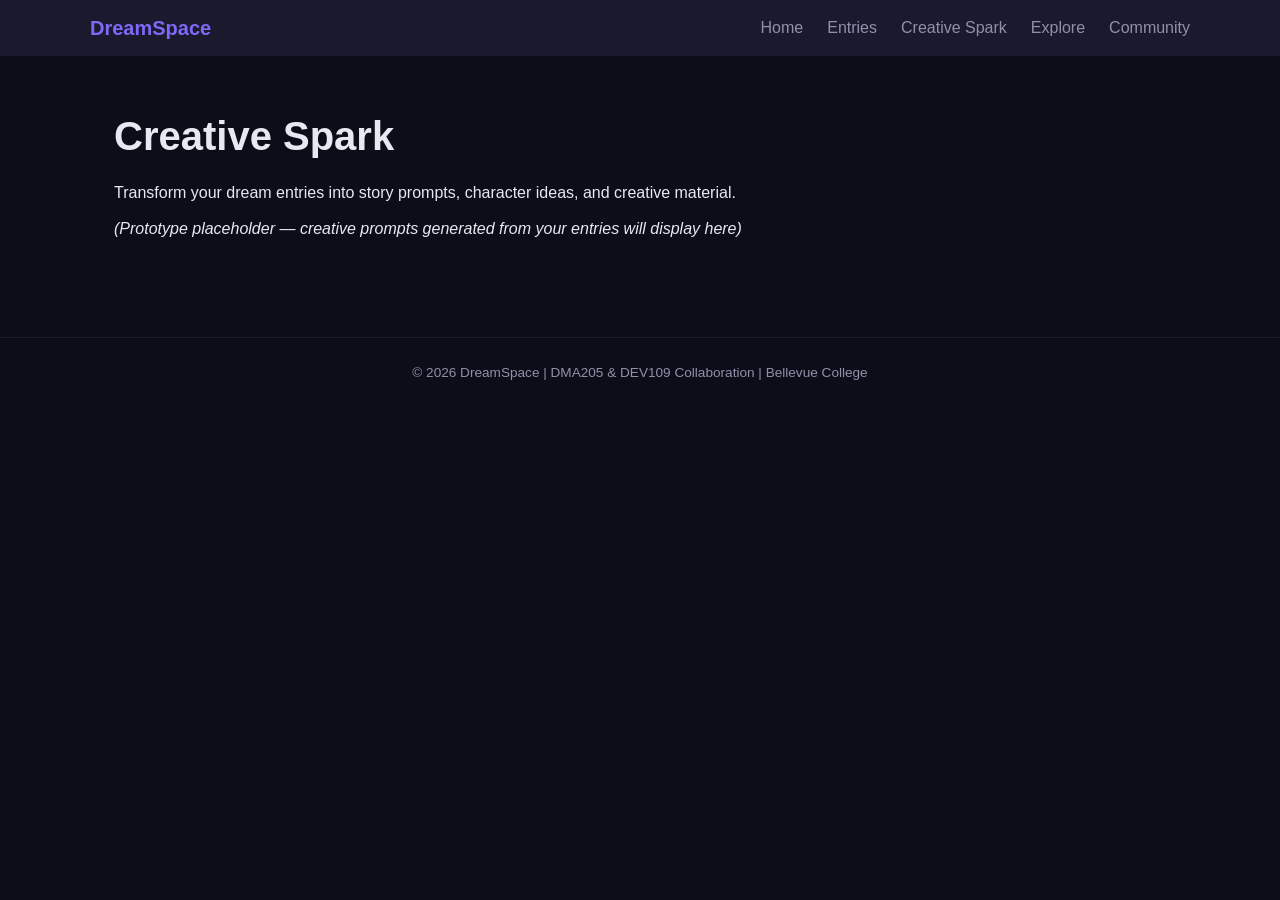
==== html/creative.html @ 84c824a6 "feat: initial prototype — file structure, HTML pages, and CSS" ====
<!DOCTYPE html>
<html lang="en">
<head>
  <meta charset="UTF-8">
  <meta name="viewport" content="width=device-width, initial-scale=1.0">
  <meta http-equiv="X-UA-Compatible" content="IE=edge">
  <meta name="description" content="DreamSpace Creative Spark — turn your dreams into story prompts and creative material.">
  <meta name="keywords" content="creative writing, dream prompts, story ideas, DreamSpace">
  <meta name="author" content="DMA205 Design Team | DEV109 Team 2">
  <meta name="robots" content="index, follow">
  <title>Creative Spark | DreamSpace</title>
  <link rel="stylesheet" href="../css/styles.css">
</head>
<body>
  <header>
    <nav>
      <a href="../index.html" class="logo">DreamSpace</a>
      <ul>
        <li><a href="../index.html">Home</a></li>
        <li><a href="entries.html">Entries</a></li>
        <li><a href="creative.html">Creative Spark</a></li>
        <li><a href="explore.html">Explore</a></li>
        <li><a href="social.html">Community</a></li>
      </ul>
    </nav>
  </header>

  <main>
    <section>
      <h1>Creative Spark</h1>
      <p>Transform your dream entries into story prompts, character ideas, and creative material.</p>
      <p><em>(Prototype placeholder — creative prompts generated from your entries will display here)</em></p>
    </section>
  </main>

  <footer>
    <p>&copy; 2026 DreamSpace | DMA205 &amp; DEV109 Collaboration | Bellevue College</p>
  </footer>
</body>
</html>
---- css/styles.css ----
/* DreamSpace Global Styles */

* {
  box-sizing: border-box;
  margin: 0;
  padding: 0;
}

body {
  background-color: #0d0d1a;
  color: #e8e8f0;
  font-family: 'Segoe UI', Arial, sans-serif;
  line-height: 1.6;
}

header {
  background-color: #1a1a2e;
  padding: 12px 24px;
}

nav {
  display: flex;
  align-items: center;
  gap: 24px;
  max-width: 1100px;
  margin: 0 auto;
}

.logo {
  font-size: 1.25rem;
  font-weight: bold;
  color: #7c6af7;
  text-decoration: none;
  margin-right: auto;
}

nav ul {
  list-style: none;
  display: flex;
  gap: 24px;
}

nav a {
  color: #9090aa;
  text-decoration: none;
}

nav a:hover {
  color: #7c6af7;
}

main {
  max-width: 1100px;
  margin: 0 auto;
  padding: 48px 24px;
}

section {
  margin-bottom: 48px;
}

h1 {
  font-size: 2.5rem;
  margin-bottom: 12px;
}

h2 {
  font-size: 1.5rem;
  margin-bottom: 12px;
}

p {
  margin-bottom: 10px;
}

ul {
  margin-left: 20px;
}

.btn {
  display: inline-block;
  background-color: #7c6af7;
  color: #ffffff;
  padding: 10px 20px;
  border-radius: 6px;
  text-decoration: none;
  font-weight: bold;
  margin-top: 12px;
}

.btn:hover {
  opacity: 0.85;
}

footer {
  text-align: center;
  padding: 24px;
  color: #9090aa;
  font-size: 0.85rem;
  border-top: 1px solid #1a1a2e;
}
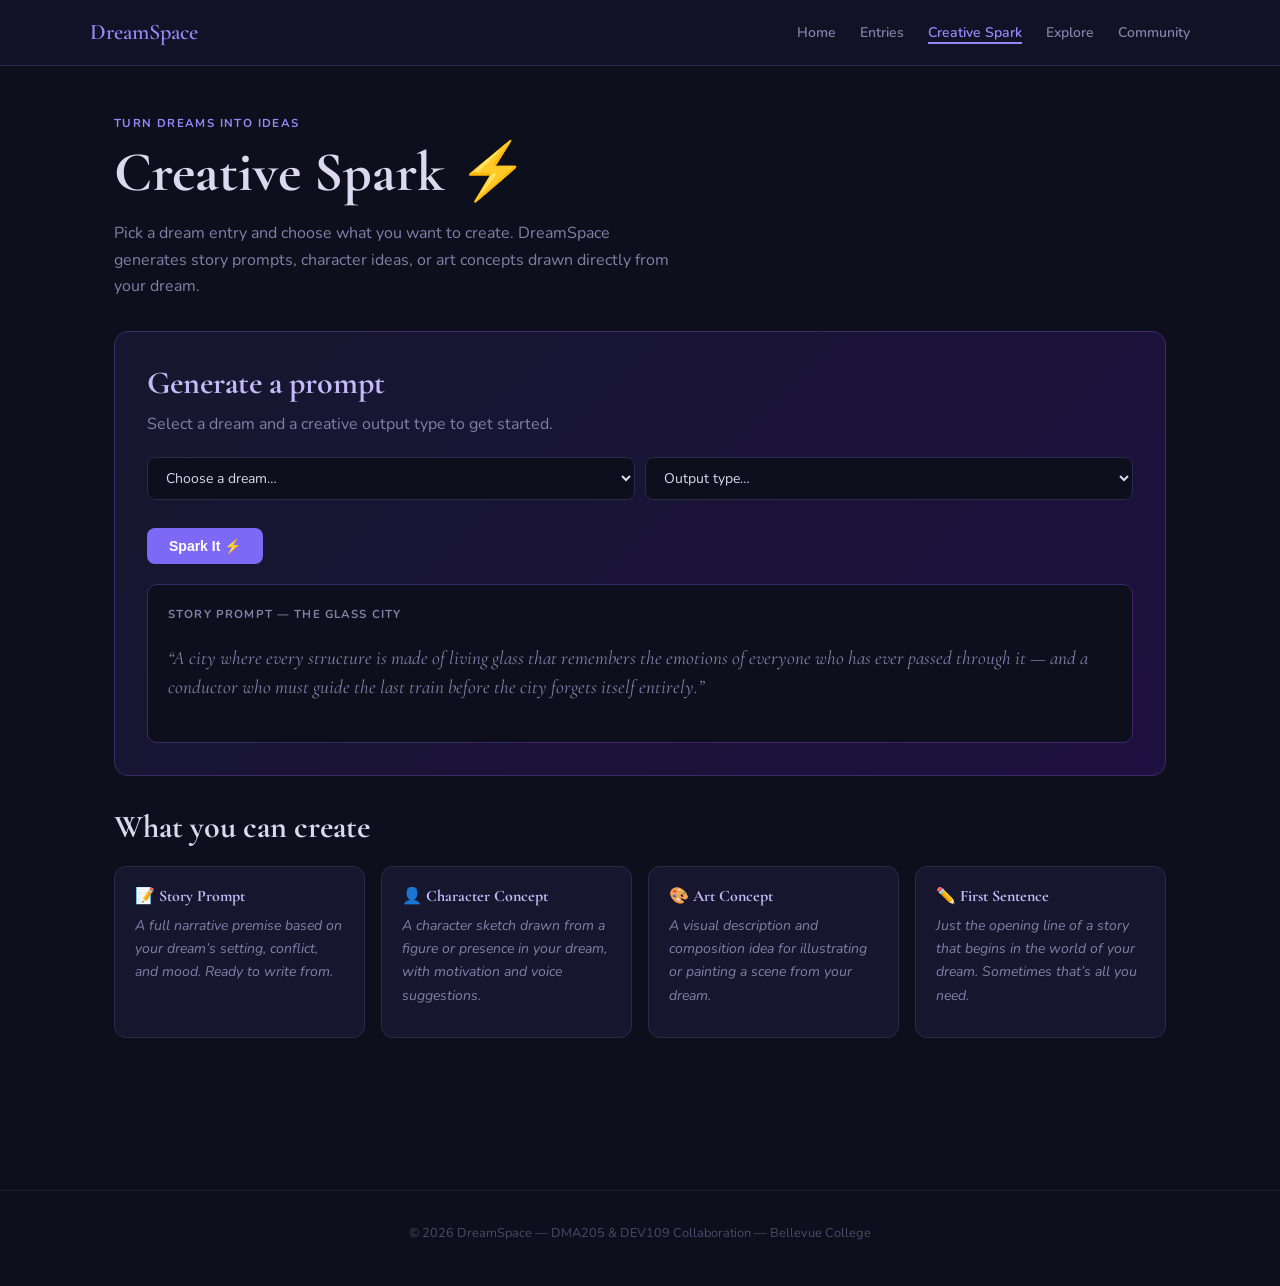
==== commit de1d61b1: "Week 2 Updates" ====
--- a/html/creative.html
+++ b/html/creative.html
@@ -4,12 +4,76 @@
   <meta charset="UTF-8">
   <meta name="viewport" content="width=device-width, initial-scale=1.0">
   <meta http-equiv="X-UA-Compatible" content="IE=edge">
-  <meta name="description" content="DreamSpace Creative Spark — turn your dreams into story prompts and creative material.">
-  <meta name="keywords" content="creative writing, dream prompts, story ideas, DreamSpace">
-  <meta name="author" content="DMA205 Design Team | DEV109 Team 2">
-  <meta name="robots" content="index, follow">
+  <meta name="description" content="DreamSpace Creative Spark — turn your dreams into story prompts, art ideas, and creative projects.">
+  <meta name="keywords" content="creative spark, dream prompts, dream art, dream story, DreamSpace">
+  <meta name="author" content="Maggie Chao, Sara | DMA205 &amp; DEV109 Team 2">
+  <meta name="robots" content="noindex, follow">
+  <meta property="og:title" content="Creative Spark | DreamSpace">
+  <meta property="og:description" content="Turn your dreams into creative prompts and ideas.">
+  <meta property="og:type" content="website">
   <title>Creative Spark | DreamSpace</title>
+  <link rel="preconnect" href="https://fonts.googleapis.com">
+  <link rel="preconnect" href="https://fonts.gstatic.com" crossorigin>
   <link rel="stylesheet" href="../css/styles.css">
+  <style>
+    .spark-box {
+      background: linear-gradient(135deg, #16172e 0%, #1e1040 100%);
+      border: 1px solid #3a2a6a;
+      border-radius: 14px;
+      padding: 32px;
+      margin-bottom: 32px;
+    }
+    .spark-box h2 { color: #c5baf7; margin-bottom: 8px; }
+    .spark-box p { color: #8080a8; margin-bottom: 20px; }
+    .select-group { display: flex; gap: 10px; flex-wrap: wrap; margin-bottom: 16px; }
+    .dream-select {
+      background: #0e0f1c;
+      border: 1px solid #2a2a4a;
+      border-radius: 8px;
+      padding: 10px 14px;
+      color: #dcd8f0;
+      font-family: 'Nunito', sans-serif;
+      font-size: 0.875rem;
+      flex: 1;
+      min-width: 160px;
+    }
+    .dream-select:focus { outline: none; border-color: #7c6af7; }
+    .prompt-card {
+      background: #0e0f1c;
+      border: 1px solid #3a2a6a;
+      border-radius: 10px;
+      padding: 20px;
+      margin-top: 20px;
+    }
+    .prompt-label {
+      font-size: 0.72rem;
+      font-weight: 700;
+      text-transform: uppercase;
+      letter-spacing: 0.1em;
+      color: #9a86f7;
+      margin-bottom: 8px;
+    }
+    .prompt-text {
+      font-family: 'Cormorant Garamond', Georgia, serif;
+      font-size: 1.2rem;
+      color: #e8e0ff;
+      line-height: 1.5;
+      font-style: italic;
+    }
+    .output-grid {
+      display: grid;
+      grid-template-columns: repeat(auto-fit, minmax(240px, 1fr));
+      gap: 16px;
+    }
+    .output-card {
+      background: #16172e;
+      border: 1px solid #2a2a4a;
+      border-radius: 12px;
+      padding: 20px;
+    }
+    .output-card h3 { color: #c5baf7; font-size: 1rem; margin-bottom: 8px; }
+    .output-card p { color: #8080a8; font-size: 0.875rem; font-style: italic; }
+  </style>
 </head>
 <body>
   <header>
@@ -18,7 +82,7 @@
       <ul>
         <li><a href="../index.html">Home</a></li>
         <li><a href="entries.html">Entries</a></li>
-        <li><a href="creative.html">Creative Spark</a></li>
+        <li><a href="creative.html" class="active">Creative Spark</a></li>
         <li><a href="explore.html">Explore</a></li>
         <li><a href="social.html">Community</a></li>
       </ul>
@@ -26,15 +90,76 @@
   </header>
 
   <main>
-    <section>
-      <h1>Creative Spark</h1>
-      <p>Transform your dream entries into story prompts, character ideas, and creative material.</p>
-      <p><em>(Prototype placeholder — creative prompts generated from your entries will display here)</em></p>
+    <section aria-labelledby="spark-heading">
+      <p class="section-label">Turn dreams into ideas</p>
+      <h1 id="spark-heading">Creative Spark &#9889;</h1>
+      <p style="color: #8080a8; max-width: 560px; margin-bottom: 32px;">
+        Pick a dream entry and choose what you want to create. DreamSpace generates
+        story prompts, character ideas, or art concepts drawn directly from your dream.
+      </p>
+
+      <!-- Spark tool -->
+      <div class="spark-box">
+        <h2>Generate a prompt</h2>
+        <p>Select a dream and a creative output type to get started.</p>
+        <form action="#" method="get">
+          <div class="select-group">
+            <label for="select-dream" style="display: none;">Select a dream</label>
+            <select class="dream-select" id="select-dream" name="dream" aria-label="Select a dream entry">
+              <option value="">Choose a dream&hellip;</option>
+              <option>The Glass City (Jun 19)</option>
+              <option>Lost in the Library (Jun 18)</option>
+              <option>The Blue Shore (Jun 16)</option>
+              <option>The Old House (Jun 14)</option>
+            </select>
+            <label for="select-output" style="display: none;">Select output type</label>
+            <select class="dream-select" id="select-output" name="output_type" aria-label="Select output type">
+              <option value="">Output type&hellip;</option>
+              <option>Story prompt</option>
+              <option>Character concept</option>
+              <option>Art concept</option>
+              <option>First sentence</option>
+            </select>
+          </div>
+          <button type="submit" class="btn">Spark It &#9889;</button>
+        </form>
+
+        <!-- Sample output -->
+        <div class="prompt-card" role="region" aria-label="Generated prompt sample">
+          <p class="prompt-label">Story Prompt &mdash; The Glass City</p>
+          <p class="prompt-text">
+            &ldquo;A city where every structure is made of living glass that remembers
+            the emotions of everyone who has ever passed through it &mdash; and a
+            conductor who must guide the last train before the city forgets itself entirely.&rdquo;
+          </p>
+        </div>
+      </div>
+
+      <!-- Output type examples -->
+      <h2 style="margin-bottom: 20px;">What you can create</h2>
+      <div class="output-grid">
+        <div class="output-card">
+          <h3>&#128221; Story Prompt</h3>
+          <p>A full narrative premise based on your dream&rsquo;s setting, conflict, and mood. Ready to write from.</p>
+        </div>
+        <div class="output-card">
+          <h3>&#128100; Character Concept</h3>
+          <p>A character sketch drawn from a figure or presence in your dream, with motivation and voice suggestions.</p>
+        </div>
+        <div class="output-card">
+          <h3>&#127912; Art Concept</h3>
+          <p>A visual description and composition idea for illustrating or painting a scene from your dream.</p>
+        </div>
+        <div class="output-card">
+          <h3>&#9999;&#65039; First Sentence</h3>
+          <p>Just the opening line of a story that begins in the world of your dream. Sometimes that&rsquo;s all you need.</p>
+        </div>
+      </div>
     </section>
   </main>
 
   <footer>
-    <p>&copy; 2026 DreamSpace | DMA205 &amp; DEV109 Collaboration | Bellevue College</p>
+    <p>&copy; 2026 DreamSpace &mdash; DMA205 &amp; DEV109 Collaboration &mdash; Bellevue College</p>
   </footer>
 </body>
 </html>
--- a/css/styles.css
+++ b/css/styles.css
@@ -1,5 +1,12 @@
-/* DreamSpace Global Styles */
-
+/* DreamSpace — Styles */
+
+@import url('https://fonts.googleapis.com/css2?family=Cormorant+Garamond:ital,wght@0,400;0,600;1,400&family=Nunito:wght@400;600&display=swap');
+
+:root {
+  --accent: #7c6af7;
+}
+
+/* reset */
 * {
   box-sizing: border-box;
   margin: 0;
@@ -7,15 +14,74 @@
 }
 
 body {
-  background-color: #0d0d1a;
-  color: #e8e8f0;
-  font-family: 'Segoe UI', Arial, sans-serif;
-  line-height: 1.6;
-}
-
+  background-color: #0e0f1c;
+  color: #dcd8f0;
+  font-family: 'Nunito', 'Segoe UI', Arial, sans-serif;
+  line-height: 1.65;
+}
+
+img {
+  max-width: 100%;
+  height: auto;
+  display: block;
+}
+
+a {
+  color: inherit;
+  text-decoration: none;
+}
+
+ul {
+  list-style: none;
+}
+
+/* typography */
+h1, h2, h3 {
+  font-family: 'Cormorant Garamond', Georgia, serif;
+  line-height: 1.2;
+}
+
+h1 { font-size: clamp(2rem, 5vw, 3.5rem); margin-bottom: 14px; }
+h2 { font-size: clamp(1.4rem, 3vw, 2rem); margin-bottom: 12px; }
+h3 { font-size: 1.2rem; margin-bottom: 8px; }
+
+p { margin-bottom: 10px; }
+
+/* layout */
+.container {
+  max-width: 1100px;
+  margin: 0 auto;
+  padding: 0 24px;
+}
+
+main {
+  max-width: 1100px;
+  margin: 0 auto;
+  padding: 48px 24px;
+}
+
+section {
+  margin-bottom: 56px;
+}
+
+/* section label */
+.section-label {
+  font-size: 0.72rem;
+  font-weight: 700;
+  text-transform: uppercase;
+  letter-spacing: 0.12em;
+  color: #9a86f7;
+  margin-bottom: 6px;
+}
+
+/* nav */
 header {
-  background-color: #1a1a2e;
-  padding: 12px 24px;
+  background-color: rgba(20, 20, 40, 0.95);
+  border-bottom: 1px solid #2a2a4a;
+  padding: 14px 24px;
+  position: sticky;
+  top: 0;
+  z-index: 100;
 }
 
 nav {
@@ -27,9 +93,10 @@
 }
 
 .logo {
-  font-size: 1.25rem;
-  font-weight: bold;
-  color: #7c6af7;
+  font-family: 'Cormorant Garamond', Georgia, serif;
+  font-size: 1.4rem;
+  font-weight: 600;
+  color: #9a86f7;
   text-decoration: none;
   margin-right: auto;
 }
@@ -41,61 +108,100 @@
 }
 
 nav a {
-  color: #9090aa;
-  text-decoration: none;
-}
-
-nav a:hover {
-  color: #7c6af7;
-}
-
-main {
-  max-width: 1100px;
-  margin: 0 auto;
-  padding: 48px 24px;
-}
-
-section {
-  margin-bottom: 48px;
-}
-
-h1 {
-  font-size: 2.5rem;
-  margin-bottom: 12px;
-}
-
-h2 {
-  font-size: 1.5rem;
-  margin-bottom: 12px;
-}
-
-p {
-  margin-bottom: 10px;
-}
-
-ul {
-  margin-left: 20px;
-}
-
+  color: #8080a8;
+  text-decoration: none;
+  font-size: 0.875rem;
+  font-weight: 600;
+  transition: color 0.15s;
+}
+
+nav a:hover  { color: #9a86f7; }
+nav a.active { color: #9a86f7; border-bottom: 2px solid #9a86f7; }
+
+/* buttons */
 .btn {
   display: inline-block;
-  background-color: #7c6af7;
-  color: #ffffff;
-  padding: 10px 20px;
-  border-radius: 6px;
-  text-decoration: none;
-  font-weight: bold;
+  background-color: var(--accent);
+  color: #fff;
+  padding: 10px 22px;
+  border-radius: 8px;
+  text-decoration: none;
+  font-weight: 700;
+  font-size: 0.875rem;
   margin-top: 12px;
+  border: none;
+  cursor: pointer;
+  transition: background 0.15s, transform 0.1s;
 }
 
 .btn:hover {
-  opacity: 0.85;
-}
-
+  background-color: #6855e8;
+  transform: translateY(-1px);
+}
+
+.btn:focus-visible {
+  outline: 2px solid #9a86f7;
+  outline-offset: 2px;
+}
+
+.btn-outline {
+  background: transparent;
+  border: 2px solid var(--accent);
+  color: #9a86f7;
+}
+
+.btn-outline:hover {
+  background: rgba(124, 106, 247, 0.1);
+}
+
+/* cards */
+.card {
+  background: #16172e;
+  border: 1px solid #2a2a4a;
+  border-radius: 12px;
+  padding: 20px 24px;
+  transition: box-shadow 0.2s;
+}
+
+.card:hover {
+  box-shadow: 0 4px 20px rgba(124, 106, 247, 0.15);
+}
+
+.card-grid {
+  display: grid;
+  grid-template-columns: repeat(3, 1fr);
+  gap: 16px;
+}
+
+/* tags */
+.tag {
+  display: inline-block;
+  background: rgba(124, 106, 247, 0.15);
+  color: #9a86f7;
+  font-size: 0.72rem;
+  font-weight: 700;
+  padding: 3px 10px;
+  border-radius: 999px;
+  text-transform: uppercase;
+  letter-spacing: 0.05em;
+}
+
+/* footer */
 footer {
   text-align: center;
-  padding: 24px;
-  color: #9090aa;
-  font-size: 0.85rem;
-  border-top: 1px solid #1a1a2e;
-}
+  padding: 32px 24px;
+  color: #4a4a6a;
+  font-size: 0.8rem;
+  border-top: 1px solid #1e1e38;
+  margin-top: 48px;
+}
+
+/* responsive */
+@media (max-width: 900px) {
+  .card-grid { grid-template-columns: repeat(2, 1fr); }
+}
+
+@media (max-width: 640px) {
+  nav ul { display: none; }
+  .card-grid { grid-template-columns: 1fr; }
+}
